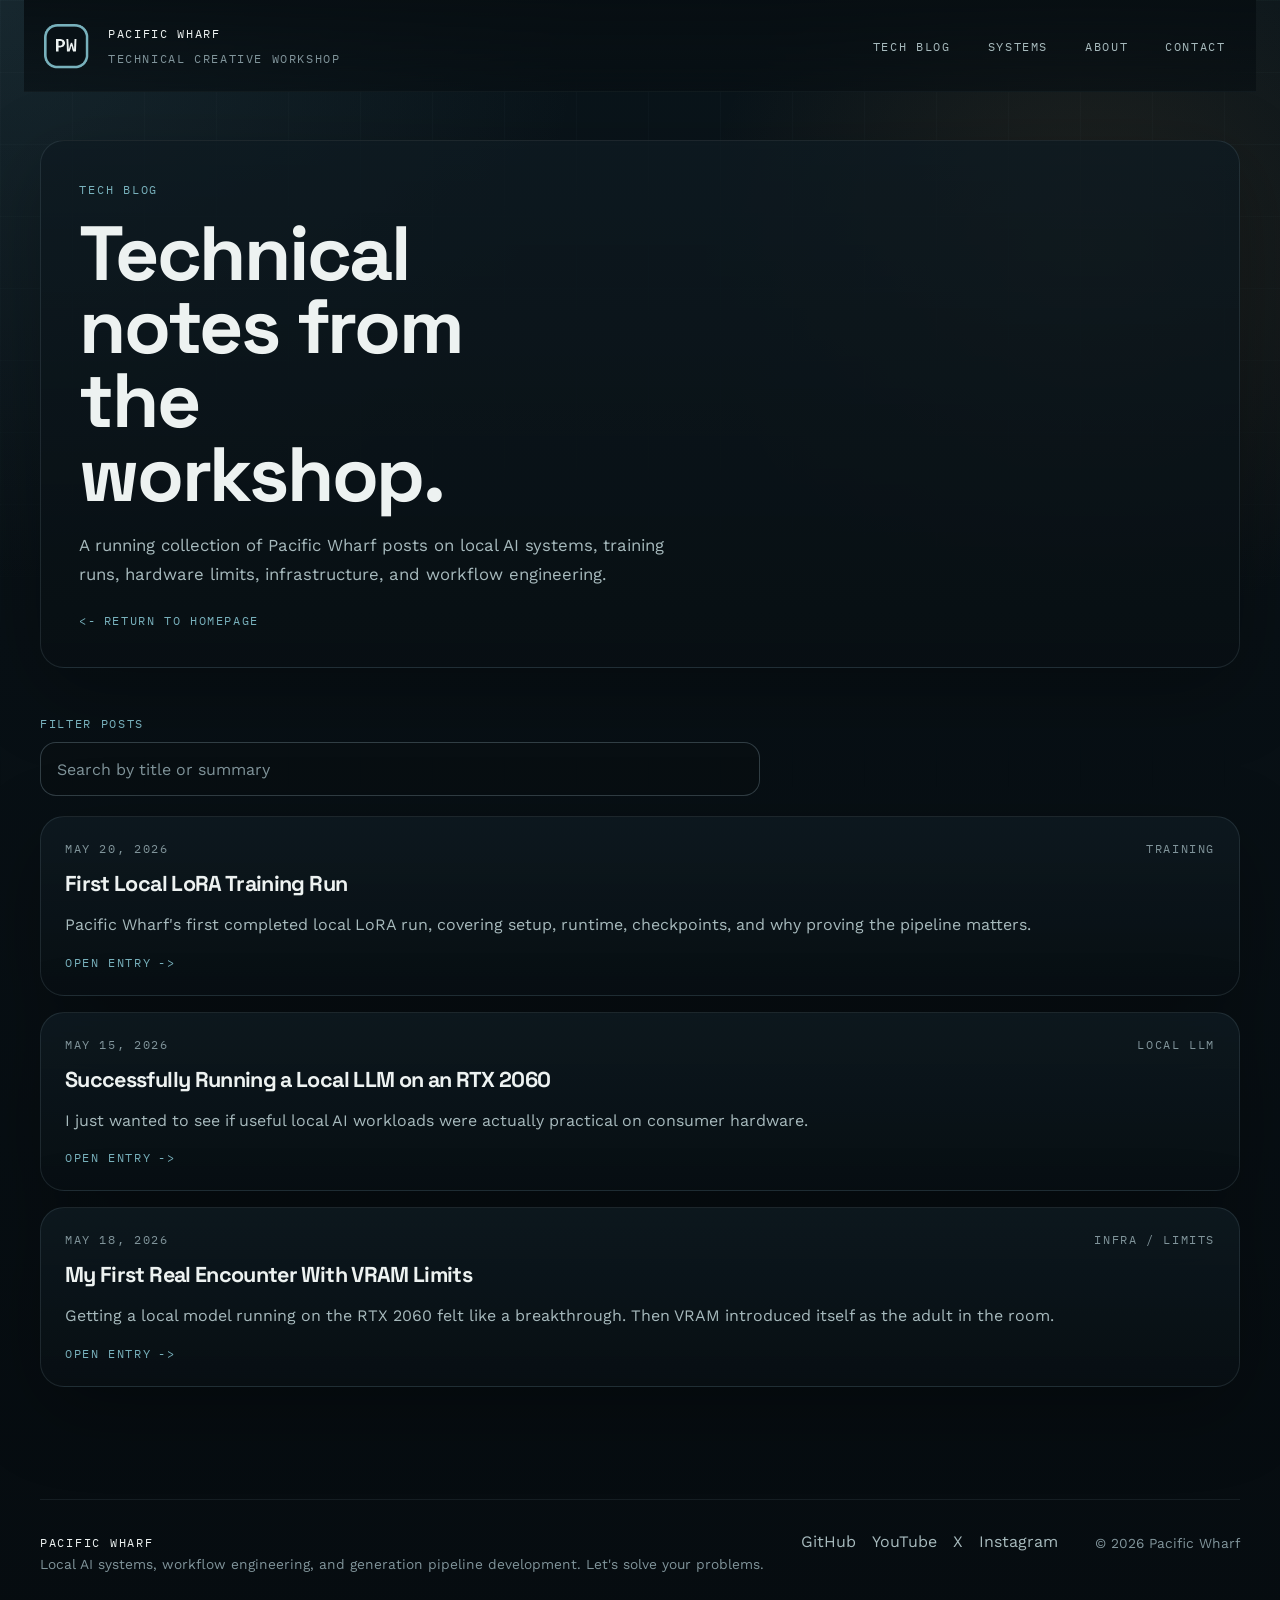
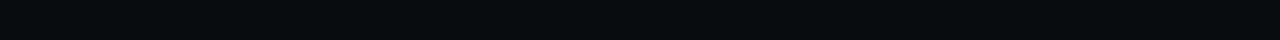
==== tech-blog/index.html @ 1dd0ffaf "Initial site launch" ====
<!DOCTYPE html>
<html class="no-js archive-page" lang="en">
<head>
  <meta charset="UTF-8">
  <meta name="viewport" content="width=device-width, initial-scale=1.0">
  <meta
    name="description"
    content="Pacific Wharf tech blog covering local AI workflows, training notes, hardware limits, infrastructure, and implementation details."
  >
  <title>Tech Blog | Pacific Wharf</title>
  <link rel="icon" href="../favicon.ico" sizes="any">
  <link rel="icon" type="image/png" sizes="32x32" href="../favicon-32x32.png">
  <link rel="icon" type="image/png" sizes="16x16" href="../favicon-16x16.png">
  <link rel="apple-touch-icon" href="../apple-touch-icon.png">
  <link rel="preconnect" href="https://fonts.googleapis.com">
  <link rel="preconnect" href="https://fonts.gstatic.com" crossorigin>
  <link
    href="https://fonts.googleapis.com/css2?family=IBM+Plex+Mono:wght@400;500&family=Space+Grotesk:wght@500;700&family=Work+Sans:wght@400;500;600&display=swap"
    rel="stylesheet"
  >
  <script>
    document.documentElement.classList.replace("no-js", "js");
  </script>
  <link rel="stylesheet" href="../style.css">
  <script src="../script.js" defer></script>
</head>
<body id="tech-blog-top">
  <a class="skip-link" href="#main">Skip to content</a>

  <div class="site-shell">
    <header class="site-header">
      <a class="brand-lockup brand-link" href="../index.html" aria-label="Go to homepage">
        <div class="brand-mark" aria-hidden="true">
          <img src="../apple-touch-icon.png" alt="">
        </div>
        <div>
          <p class="eyebrow">Pacific Wharf</p>
          <p class="brand-subtitle">Technical creative workshop</p>
        </div>
      </a>

      <button class="menu-toggle" type="button" aria-label="Toggle navigation" aria-expanded="false" aria-controls="site-nav">
        <span class="menu-toggle-label">Menu</span>
        <span class="menu-toggle-bars" aria-hidden="true">
          <span></span>
          <span></span>
          <span></span>
        </span>
      </button>

      <nav class="site-nav" id="site-nav" aria-label="Primary">
        <a href="#tech-blog-top">Tech Blog</a>
        <a href="../index.html#systems">Systems</a>
        <a href="../index.html#about">About</a>
        <a href="../index.html#contact">Contact</a>
      </nav>
    </header>

    <main class="archive-main" id="main">
      <section class="archive-hero">
        <p class="section-label">Tech Blog</p>
        <h1 class="archive-title">Technical notes from the workshop.</h1>
        <p class="archive-lead">
          A running collection of Pacific Wharf posts on local AI systems, training runs, hardware limits,
          infrastructure, and workflow engineering.
        </p>

        <a class="back-link" href="../index.html">Return to homepage</a>
      </section>

      <section class="content-section reveal">

        <div class="archive-search">
          <label class="archive-search-label" for="archive-search">Filter posts</label>
          <input
            class="archive-search-input"
            id="archive-search"
            type="search"
            placeholder="Search by title or summary"
            autocomplete="off"
          >
        </div>

        <p class="archive-empty-state" id="archive-empty-state" hidden>No posts match that search.</p>

        <div class="archive-grid" id="archive-grid">
          <a
            class="experiment-card experiment-link archive-card"
            href="first-local-lora-training-run/"
            aria-label="Open First Local LoRA Training Run entry"
            data-filter-card
          >
            <div class="card-signal">
              <time datetime="2026-05-20">May 20, 2026</time>
              <span>Training</span>
            </div>
            <h3>First Local LoRA Training Run</h3>
            <p>Pacific Wharf's first completed local LoRA run, covering setup, runtime, checkpoints, and why proving the pipeline matters.</p>
            <span class="card-cta">Open entry</span>
          </a>

          <a
            class="experiment-card experiment-link archive-card"
            href="successfully-running-a-local-llm-on-an-rtx-2060/"
            aria-label="Open Successfully Running a Local LLM on an RTX 2060 entry"
            data-filter-card
          >
            <div class="card-signal">
              <time datetime="2026-05-15">May 15, 2026</time>
              <span>Local llm</span>
            </div>
            <h3>Successfully Running a Local LLM on an RTX 2060</h3>
            <p>I just wanted to see if useful local AI workloads were actually practical on consumer hardware.</p>
            <span class="card-cta">Open entry</span>
          </a>

          <a
            class="experiment-card experiment-link archive-card"
            href="my-first-real-encounter-with-vram-limits/"
            aria-label="Open My First Real Encounter With VRAM Limits entry"
            data-filter-card
          >
            <div class="card-signal">
              <time datetime="2026-05-18">May 18, 2026</time>
              <span>Infra / limits</span>
            </div>
            <h3>My First Real Encounter With VRAM Limits</h3>
            <p>Getting a local model running on the RTX 2060 felt like a breakthrough. Then VRAM introduced itself as the adult in the room.</p>
            <span class="card-cta">Open entry</span>
          </a>
        </div>
      </section>
    </main>

    <footer class="site-footer">
      <div>
        <p>Pacific Wharf</p>
        <p>Local AI systems, workflow engineering, and generation pipeline development. Let's solve your problems.</p>
      </div>
      <div class="footer-links">
        <a href="https://github.com/PacificWharf" target="_blank" rel="noreferrer">GitHub</a>
        <a href="https://www.youtube.com/@PacificWharf" target="_blank" rel="noreferrer">YouTube</a>
        <a href="https://x.com/PacWharf" target="_blank" rel="noreferrer">X</a>
        <a href="https://www.instagram.com/PacWharf" target="_blank" rel="noreferrer">Instagram</a>
      </div>
      <p>&copy; <span id="current-year">2026</span> Pacific Wharf</p>
    </footer>
  </div>
</body>
</html>
---- style.css ----
:root {
  --bg: #081015;
  --bg-elevated: rgba(12, 24, 31, 0.85);
  --bg-panel: rgba(18, 31, 39, 0.82);
  --bg-panel-strong: rgba(24, 40, 50, 0.9);
  --line: rgba(147, 173, 186, 0.15);
  --line-strong: rgba(147, 173, 186, 0.3);
  --text: #edf2f1;
  --text-muted: #a7babd;
  --text-dim: #80949a;
  --accent: #c58f4d;
  --accent-soft: rgba(197, 143, 77, 0.16);
  --signal: #78b1bc;
  --signal-soft: rgba(120, 177, 188, 0.16);
  --shadow: 0 24px 80px rgba(0, 0, 0, 0.28);
  --radius: 24px;
  --radius-sm: 16px;
  --max-width: 1200px;
  --nav-height: 88px;
}

*,
*::before,
*::after {
  box-sizing: border-box;
}

html {
  scroll-behavior: smooth;
}

body {
  margin: 0;
  min-height: 100vh;
  color: var(--text);
  background:
    radial-gradient(circle at top left, rgba(74, 112, 124, 0.2), transparent 28%),
    radial-gradient(circle at 85% 15%, rgba(197, 143, 77, 0.12), transparent 22%),
    linear-gradient(180deg, #0a151b 0%, #081015 38%, #060c10 100%);
  font-family: "Work Sans", sans-serif;
}

body::before {
  content: "";
  position: fixed;
  inset: 0;
  background:
    linear-gradient(rgba(130, 162, 172, 0.05) 1px, transparent 1px),
    linear-gradient(90deg, rgba(130, 162, 172, 0.05) 1px, transparent 1px);
  background-size: 100% 72px, 72px 100%;
  mask-image: linear-gradient(180deg, rgba(0, 0, 0, 0.75), transparent 92%);
  pointer-events: none;
  z-index: -1;
}

a {
  color: inherit;
}

img {
  max-width: 100%;
  display: block;
}

.skip-link {
  position: absolute;
  left: 1rem;
  top: -3rem;
  padding: 0.75rem 1rem;
  color: var(--bg);
  background: var(--text);
  border-radius: 999px;
  z-index: 20;
}

.skip-link:focus {
  top: 1rem;
}

.site-shell {
  width: min(calc(100% - 2rem), var(--max-width));
  margin: 0 auto;
  padding-bottom: 4rem;
}

.site-header {
  position: sticky;
  top: 0;
  z-index: 10;
  display: flex;
  align-items: center;
  justify-content: space-between;
  gap: 1.5rem;
  min-height: var(--nav-height);
  padding: 1.25rem 0;
  backdrop-filter: blur(18px);
}

.site-header::before {
  content: "";
  position: absolute;
  inset: 0 -1rem;
  background: linear-gradient(180deg, rgba(7, 14, 18, 0.92), rgba(7, 14, 18, 0.64));
  border-bottom: 1px solid rgba(134, 160, 170, 0.08);
  z-index: -1;
}

.brand-lockup {
  display: flex;
  align-items: center;
  gap: 1rem;
}

.brand-link {
  position: relative;
  padding: 0.4rem 0.65rem 0.4rem 0.25rem;
  margin: -0.4rem -0.65rem -0.4rem -0.25rem;
  border-radius: 18px;
  text-decoration: none;
  color: inherit;
  isolation: isolate;
}

.brand-link::before {
  content: "";
  position: absolute;
  inset: 0;
  border: 1px solid rgba(120, 177, 188, 0.14);
  border-radius: inherit;
  background: linear-gradient(135deg, rgba(120, 177, 188, 0.08), rgba(120, 177, 188, 0.02));
  opacity: 0;
  transform: scale(0.98);
  transition: opacity 180ms ease, transform 180ms ease, border-color 180ms ease;
  z-index: -1;
}

.brand-link .eyebrow,
.brand-link .brand-subtitle {
  transition: color 180ms ease, transform 180ms ease;
}

.brand-link:hover::before,
.brand-link:focus-visible::before {
  opacity: 1;
  transform: scale(1);
  border-color: rgba(120, 177, 188, 0.22);
}

.brand-link:hover .eyebrow,
.brand-link:focus-visible .eyebrow {
  color: var(--signal);
  transform: translateX(1px);
}

.brand-link:hover .brand-subtitle,
.brand-link:focus-visible .brand-subtitle {
  color: var(--text-muted);
  transform: translateX(1px);
}

.brand-link:focus-visible {
  outline: 2px solid rgba(120, 177, 188, 0.42);
  outline-offset: 4px;
  border-radius: 18px;
}

.brand-mark {
  display: block;
  width: 52px;
  height: 52px;
  flex: 0 0 52px;
}

.brand-mark img {
  display: block;
  width: 100%;
  height: 100%;
  border-radius: 14px;
  transition: transform 220ms ease, box-shadow 220ms ease, filter 220ms ease;
}

.brand-link:hover .brand-mark img,
.brand-link:focus-visible .brand-mark img {
  box-shadow: 0 16px 30px rgba(0, 0, 0, 0.28), 0 0 0 1px rgba(120, 177, 188, 0.16);
  filter: saturate(1.04);
}

.eyebrow,
.brand-subtitle,
.section-label,
.panel-label,
.status-label,
.card-signal,
.panel-topline,
.timeline-phase,
.site-nav a,
.social-strip a,
.site-footer p:first-child {
  font-family: "IBM Plex Mono", monospace;
  text-transform: uppercase;
  letter-spacing: 0.14em;
}

.eyebrow {
  margin: 0;
  font-size: 0.75rem;
  color: var(--text);
}

.brand-subtitle {
  margin: 0.3rem 0 0;
  font-size: 0.72rem;
  color: var(--text-dim);
}

.site-nav {
  display: flex;
  flex-wrap: wrap;
  align-items: center;
  justify-content: flex-end;
  gap: 0.5rem;
}

.menu-toggle {
  display: none;
  align-items: center;
  justify-content: center;
  min-height: 52px;
  min-width: 52px;
  padding: 0.8rem;
  border: 1px solid var(--line-strong);
  border-radius: 999px;
  color: var(--text);
  background: rgba(8, 15, 19, 0.9);
  font: inherit;
  overflow: visible;
}

.menu-toggle-label {
  position: absolute;
  width: 1px;
  height: 1px;
  margin: -1px;
  padding: 0;
  overflow: hidden;
  border: 0;
  clip: rect(0 0 0 0);
  white-space: nowrap;
}

.menu-toggle-bars {
  position: relative;
  display: block;
  width: 18px;
  height: 18px;
}

.menu-toggle-bars span {
  position: absolute;
  left: 0;
  top: 50%;
  display: block;
  width: 18px;
  height: 1.5px;
  border-radius: 999px;
  background: currentColor;
  transform-origin: center;
}

.menu-toggle-bars span:nth-child(1) {
  transform: translateY(calc(-50% - 5px));
}

.menu-toggle-bars span:nth-child(2) {
  transform: translateY(-50%);
}

.menu-toggle-bars span:nth-child(3) {
  transform: translateY(calc(-50% + 5px));
}

.site-header.is-menu-open .menu-toggle-bars span:nth-child(1) {
  transform: translateY(-50%) rotate(45deg);
}

.site-header.is-menu-open .menu-toggle-bars span:nth-child(2) {
  opacity: 0;
  transform: translateY(-50%) scaleX(0.4);
}

.site-header.is-menu-open .menu-toggle-bars span:nth-child(3) {
  transform: translateY(-50%) rotate(-45deg);
}

.menu-toggle-bars span {
  transition: transform 180ms ease, opacity 180ms ease;
}

.site-nav a {
  padding: 0.7rem 0.9rem;
  border-radius: 999px;
  color: var(--text-muted);
  text-decoration: none;
  font-size: 0.74rem;
  transition: background-color 180ms ease, color 180ms ease, transform 180ms ease;
}

.site-nav a:hover,
.site-nav a[aria-current="true"] {
  color: var(--text);
  background: rgba(126, 156, 165, 0.1);
}

.hero,
.content-section,
.site-footer {
  position: relative;
}

.hero {
  display: grid;
  grid-template-columns: minmax(0, 1.2fr) minmax(320px, 0.8fr);
  gap: 1.75rem;
  padding: 4.5rem 0 3rem;
}

.hero-copy,
.hero-panel,
.experiment-card,
.systems-panel,
.contact-panel {
  border: 1px solid var(--line);
  border-radius: var(--radius);
  background: linear-gradient(180deg, rgba(14, 26, 33, 0.82), rgba(8, 15, 19, 0.95));
  box-shadow: var(--shadow);
}

.hero-copy {
  padding: 3rem;
}

.section-label {
  margin: 0 0 1rem;
  font-size: 0.78rem;
  color: var(--signal);
}

h1,
h2,
h3 {
  margin: 0;
  font-family: "Space Grotesk", sans-serif;
  line-height: 0.96;
  letter-spacing: -0.03em;
}

h1 {
  max-width: 10ch;
  font-size: clamp(3.3rem, 7vw, 6.8rem);
}

h2 {
  max-width: 18ch;
  font-size: clamp(2rem, 3.8vw, 3.5rem);
}

h3 {
  font-size: 1.35rem;
  line-height: 1.08;
}

p,
li {
  color: var(--text-muted);
  font-size: 1rem;
  line-height: 1.7;
}

.hero-text {
  max-width: 58ch;
  margin: 1.4rem 0 0;
  font-size: 1.05rem;
}

.hero-actions,
.contact-actions {
  display: flex;
  flex-wrap: wrap;
  gap: 0.9rem;
  margin-top: 2rem;
}

.button {
  display: inline-flex;
  align-items: center;
  justify-content: center;
  min-height: 48px;
  padding: 0.85rem 1.25rem;
  border: 1px solid transparent;
  border-radius: 999px;
  font-weight: 600;
  text-decoration: none;
  transition: transform 180ms ease, border-color 180ms ease, background-color 180ms ease;
}

.button:hover {
  transform: translateY(-1px);
}

.button-primary {
  color: #11181d;
  background: linear-gradient(135deg, #d6a466, #e3b57c);
}

.button-secondary {
  border-color: var(--line-strong);
  background: rgba(110, 144, 154, 0.08);
}

.social-strip {
  display: flex;
  flex-wrap: wrap;
  gap: 1rem;
  margin: 2rem 0 0;
  padding: 0;
  list-style: none;
}

.social-strip a {
  color: var(--text-dim);
  text-decoration: none;
  font-size: 0.74rem;
}

.social-strip a:hover {
  color: var(--text);
}

.hero-panel {
  padding: 1.4rem;
  overflow: hidden;
}

.panel-topline {
  display: flex;
  align-items: center;
  justify-content: space-between;
  gap: 1rem;
  color: var(--text-dim);
  font-size: 0.72rem;
}

.status-stack {
  display: grid;
  gap: 1rem;
}

.status-card {
  padding: 1.2rem;
  border: 1px solid rgba(140, 168, 176, 0.13);
  border-radius: 18px;
  background: rgba(9, 17, 22, 0.58);
}

.status-card h2 {
  max-width: none;
  font-size: 1.45rem;
  line-height: 1.15;
  margin-top: 0.4rem;
}

.status-card p,
.status-card span {
  margin: 0;
  color: var(--text-muted);
}

.status-label {
  font-size: 0.7rem;
  color: var(--accent);
}

.content-section {
  padding: 3rem 0;
}

.section-heading {
  display: grid;
  gap: 0.9rem;
  margin-bottom: 2rem;
}

.section-heading p {
  max-width: 68ch;
  margin: 0;
}

.section-actions {
  margin-top: 0.4rem;
}

.experiment-grid {
  display: grid;
  grid-template-columns: repeat(3, minmax(0, 1fr));
  gap: 1rem;
}

.experiment-card,
.systems-panel {
  padding: 1.5rem;
}

.experiment-link {
  display: block;
  text-decoration: none;
  transition: transform 180ms ease, border-color 180ms ease, background-color 180ms ease;
}

.experiment-link:hover,
.experiment-link:focus-visible {
  transform: translateY(-3px);
  border-color: rgba(147, 173, 186, 0.34);
  background: linear-gradient(180deg, rgba(16, 30, 38, 0.92), rgba(8, 15, 19, 0.98));
}

.experiment-link:focus-visible {
  outline: 2px solid rgba(120, 177, 188, 0.45);
  outline-offset: 3px;
}

.card-signal {
  display: flex;
  align-items: center;
  justify-content: space-between;
  gap: 1rem;
  margin-bottom: 1rem;
  color: var(--text-dim);
  font-size: 0.72rem;
}

.experiment-card p {
  margin: 1rem 0 0;
}

.experiment-card ul,
.principles-list {
  margin: 1rem 0 0;
  padding-left: 1.1rem;
}

.experiment-card li,
.principles-list li {
  margin-bottom: 0.45rem;
}

.card-cta {
  display: inline-flex;
  margin-top: 1rem;
  font-family: "IBM Plex Mono", monospace;
  text-transform: uppercase;
  letter-spacing: 0.14em;
  font-size: 0.72rem;
  color: var(--signal);
}

.card-cta::after {
  content: "->";
  margin-left: 0.45rem;
}

.experiment-card-placeholder {
  background:
    linear-gradient(180deg, rgba(14, 26, 33, 0.75), rgba(9, 16, 20, 0.98)),
    linear-gradient(135deg, var(--accent-soft), transparent 48%);
}

.hero-services-list {
  display: grid;
  gap: 0.7rem;
  margin: 0.95rem 0 0;
  padding: 0;
  list-style: none;
}

.hero-services-list li {
  padding: 0.8rem 0.9rem;
  border: 1px solid rgba(136, 165, 173, 0.12);
  border-radius: 14px;
  background: rgba(7, 14, 18, 0.45);
  color: var(--text-muted);
}

.featured-card {
  min-height: 100%;
}

.featured-card .card-signal {
  align-items: center;
}

.featured-card time {
  color: var(--text-dim);
}

.entry-page .site-shell {
  width: min(calc(100% - 2rem), 960px);
}

.archive-page .site-shell {
  width: min(calc(100% - 2rem), var(--max-width));
}

.entry-page .site-header {
  justify-content: flex-start;
}

.archive-page .site-header {
  justify-content: flex-start;
}

.entry-page .site-nav {
  margin-left: auto;
}

.archive-page .site-nav {
  margin-left: auto;
}

.entry-main {
  padding: 3rem 0 4rem;
}

.archive-main {
  padding: 3rem 0 4rem;
}

.entry-hero,
.entry-section {
  border: 1px solid var(--line);
  border-radius: var(--radius);
  background: linear-gradient(180deg, rgba(14, 26, 33, 0.82), rgba(8, 15, 19, 0.95));
  box-shadow: var(--shadow);
}

.archive-hero {
  padding: 2.4rem;
  border: 1px solid var(--line);
  border-radius: var(--radius);
  background: linear-gradient(180deg, rgba(14, 26, 33, 0.82), rgba(8, 15, 19, 0.95));
  box-shadow: var(--shadow);
}

.entry-hero {
  padding: 2.4rem;
}

.archive-title {
  max-width: 10ch;
  font-size: clamp(2.9rem, 6vw, 5.1rem);
}

.archive-lead {
  max-width: 62ch;
  margin: 1.25rem 0 0;
  font-size: 1.05rem;
}

.archive-meta {
  display: grid;
  grid-template-columns: repeat(3, minmax(0, 1fr));
  gap: 1rem;
  margin-top: 2rem;
}

.archive-search {
  margin-bottom: 1.25rem;
}

.archive-search-label {
  display: block;
  margin-bottom: 0.7rem;
  font-family: "IBM Plex Mono", monospace;
  text-transform: uppercase;
  letter-spacing: 0.14em;
  font-size: 0.74rem;
  color: var(--signal);
}

.archive-search-input {
  width: min(100%, 720px);
  min-height: 54px;
  padding: 0.9rem 1rem;
  border: 1px solid var(--line-strong);
  border-radius: 16px;
  color: var(--text);
  background: rgba(8, 15, 19, 0.88);
  font: inherit;
}

.archive-search-input::placeholder {
  color: var(--text-dim);
}

.archive-search-input:focus {
  outline: 2px solid rgba(120, 177, 188, 0.35);
  outline-offset: 2px;
}

.archive-empty-state {
  margin: 0 0 1.25rem;
  color: var(--text-dim);
  font-family: "IBM Plex Mono", monospace;
  text-transform: uppercase;
  letter-spacing: 0.12em;
  font-size: 0.74rem;
  overflow-anchor: none;
}

.archive-grid {
  display: flex;
  flex-direction: column;
  overflow-anchor: none;
}

.archive-card {
  overflow: clip;
  max-height: 420px;
  transform-origin: top center;
  overflow-anchor: none;
  transition:
    max-height 320ms ease,
    opacity 240ms ease,
    transform 320ms ease,
    margin 320ms ease,
    padding 320ms ease,
    border-color 180ms ease,
    background-color 180ms ease;
}

.archive-card + .archive-card {
  margin-top: 1rem;
}

.archive-card.is-filtered-out {
  max-height: 0;
  margin-top: 0;
  padding-top: 0;
  padding-bottom: 0;
  border-width: 0;
  opacity: 0;
  transform: translateY(-10px) scale(0.985);
  pointer-events: none;
}

.archive-card.is-filtered-in {
  animation: archive-card-in 260ms ease;
}

@keyframes archive-card-in {
  0% {
    opacity: 0.2;
    transform: translateY(12px) scale(0.99);
  }

  100% {
    opacity: 1;
    transform: translateY(0) scale(1);
  }
}

.entry-grid {
  display: grid;
  grid-template-columns: minmax(0, 1fr) 260px;
  gap: 1.5rem;
  margin-top: 1.5rem;
}

.entry-title {
  max-width: 12ch;
  font-size: clamp(2.6rem, 6vw, 4.8rem);
}

.entry-lead {
  max-width: 60ch;
  margin: 1.25rem 0 0;
  font-size: 1.05rem;
}

.entry-meta {
  display: grid;
  gap: 1rem;
  margin-top: 2rem;
}

.meta-card,
.entry-section {
  padding: 1.5rem;
}

.meta-card {
  border: 1px solid rgba(136, 165, 173, 0.12);
  border-radius: 18px;
  background: rgba(7, 14, 18, 0.55);
}

.meta-card span,
.entry-link-list a,
.back-link {
  font-family: "IBM Plex Mono", monospace;
  text-transform: uppercase;
  letter-spacing: 0.14em;
  font-size: 0.72rem;
}

.meta-card strong {
  display: block;
  margin-top: 0.4rem;
  font-family: "Space Grotesk", sans-serif;
  font-size: 1.15rem;
  line-height: 1.2;
}

.entry-stack {
  display: grid;
  gap: 1.25rem;
}

.entry-section h2 {
  max-width: none;
  font-size: clamp(1.6rem, 3vw, 2.2rem);
}

.entry-section p,
.entry-section li {
  margin-top: 0.85rem;
}

.entry-section ul {
  margin: 0.85rem 0 0;
  padding-left: 1.1rem;
}

.entry-link-list {
  margin: 1rem 0 0;
  padding: 0;
  list-style: none;
}

.entry-link-list li + li {
  margin-top: 0.7rem;
}

.entry-article {
  max-width: 68ch;
  margin-top: 1.75rem;
}

.entry-article h2 {
  max-width: none;
  margin: 2.4rem 0 0;
  font-size: clamp(1.55rem, 3vw, 2.1rem);
}

.entry-article p,
.entry-article li {
  margin-top: 0.9rem;
}

.entry-article ul {
  margin: 0.9rem 0 0;
  padding-left: 1.1rem;
}

.entry-facts {
  display: flex;
  flex-wrap: wrap;
  gap: 0.6rem 1rem;
  margin: 0 0 1.4rem;
  padding: 0;
  list-style: none;
}

.entry-facts li {
  margin-top: 0;
  color: var(--text-dim);
  font-family: "IBM Plex Mono", monospace;
  font-size: 0.72rem;
  letter-spacing: 0.12em;
  text-transform: uppercase;
}

.entry-facts code {
  font-size: 0.8rem;
}

.entry-link-list a,
.back-link {
  color: var(--signal);
  text-decoration: none;
}

.entry-link-list a:hover,
.back-link:hover {
  color: var(--text);
}

.back-link {
  display: inline-flex;
  margin-top: 1.5rem;
}

.entry-rights-notice {
  margin-top: 1.5rem;
  padding: 1rem 1.15rem;
  border: 1px solid rgba(136, 165, 173, 0.12);
  border-radius: 16px;
  background: rgba(7, 14, 18, 0.46);
  color: var(--text-dim);
  font-size: 0.92rem;
}

.entry-rights-notice strong {
  color: var(--text-muted);
}

.back-link::before {
  content: "<-";
  margin-right: 0.45rem;
}

.systems-layout {
  display: grid;
  grid-template-columns: 1.1fr 0.9fr;
  gap: 1rem;
}

.services-layout {
  display: grid;
  grid-template-columns: repeat(2, minmax(0, 1fr));
  gap: 1rem;
}

.horizon-panel {
  grid-column: 1 / -1;
}

.panel-label {
  margin: 0 0 1rem;
  font-size: 0.74rem;
  color: var(--accent);
}

.metric-grid {
  display: grid;
  grid-template-columns: repeat(2, minmax(0, 1fr));
  gap: 1rem;
}

.metric-grid div {
  padding: 1.1rem;
  border: 1px solid rgba(136, 165, 173, 0.12);
  border-radius: 16px;
  background: rgba(7, 14, 18, 0.55);
}

.metric-value {
  display: block;
  font-family: "Space Grotesk", sans-serif;
  font-size: 2.2rem;
  line-height: 1;
}

.metric-label {
  display: block;
  margin-top: 0.4rem;
  color: var(--text-dim);
  font-size: 0.95rem;
  line-height: 1.5;
}

.timeline-item {
  display: grid;
  grid-template-columns: auto 1fr;
  gap: 1rem;
  padding: 1rem 0;
  border-top: 1px solid rgba(142, 169, 176, 0.12);
}

.timeline-item:first-of-type {
  padding-top: 0;
  border-top: 0;
}

.timeline-item h3 {
  margin-bottom: 0.45rem;
}

.timeline-item p {
  margin: 0;
}

.timeline-phase {
  display: inline-grid;
  place-items: center;
  width: 2.2rem;
  height: 2.2rem;
  border-radius: 999px;
  border: 1px solid var(--line-strong);
  color: var(--signal);
  font-size: 0.72rem;
}

.about-layout {
  display: grid;
  grid-template-columns: repeat(2, minmax(0, 1fr));
  gap: 1.5rem;
}

.about-layout p {
  margin: 0;
}

.channel-block {
  margin-top: 1.75rem;
}

.channel-label {
  margin: 0 0 0.8rem;
  font-family: "IBM Plex Mono", monospace;
  text-transform: uppercase;
  letter-spacing: 0.14em;
  font-size: 0.74rem;
  color: var(--accent);
}

.channel-list,
.footer-links {
  display: flex;
  flex-wrap: wrap;
  gap: 0.85rem 1rem;
}

.channel-list {
  margin: 0;
  padding: 0;
  list-style: none;
}

.channel-list a,
.footer-links a {
  color: var(--text-muted);
  text-decoration: none;
  border-bottom: 1px solid transparent;
  transition: color 180ms ease, border-color 180ms ease;
}

.channel-list a {
  display: inline-flex;
  align-items: center;
  gap: 0.7rem;
  min-height: 42px;
  padding: 0.45rem 0.7rem;
  border: 1px solid rgba(136, 165, 173, 0.12);
  border-radius: 999px;
  background: rgba(8, 15, 19, 0.52);
}

.channel-list a:hover,
.footer-links a:hover {
  color: var(--text);
  border-color: rgba(237, 242, 241, 0.32);
}

.channel-icon {
  display: inline-grid;
  place-items: center;
  width: 1.9rem;
  height: 1.9rem;
  border: 1px solid rgba(136, 165, 173, 0.16);
  border-radius: 999px;
  color: var(--signal);
  background: rgba(120, 177, 188, 0.08);
  flex: 0 0 auto;
}

.channel-icon svg {
  width: 0.9rem;
  height: 0.9rem;
}

.channel-text {
  color: var(--text-muted);
  line-height: 1.2;
}

.contact-panel {
  display: grid;
  grid-template-columns: 1.15fr 0.85fr;
  gap: 1.5rem;
  padding: 2rem;
  align-items: center;
}

.contact-actions {
  display: grid;
  width: min(100%, 320px);
  margin-top: 0;
  justify-self: center;
}

.contact-actions .button {
  width: 100%;
  min-height: 66px;
  padding: 1rem 1.2rem;
  border-radius: 28px;
  text-align: center;
  line-height: 1.35;
}

.contact-address {
  margin: 0.25rem 0 0;
  text-align: center;
  font-family: "IBM Plex Mono", monospace;
  font-size: 0.78rem;
  letter-spacing: 0.08em;
  text-transform: uppercase;
}

.contact-address a {
  color: var(--text-dim);
  text-decoration: none;
}

.contact-address a:hover {
  color: var(--text);
}

.site-footer {
  display: flex;
  flex-wrap: wrap;
  justify-content: space-between;
  gap: 1rem 2rem;
  padding: 2rem 0 0;
  border-top: 1px solid rgba(132, 159, 169, 0.12);
}

.site-footer p {
  margin: 0;
  color: var(--text-dim);
  font-size: 0.86rem;
}

.site-footer p:first-child {
  color: var(--text);
  font-size: 0.78rem;
}

.footer-links {
  align-items: flex-start;
}

.js .reveal {
  opacity: 0;
  transform: translateY(18px);
  transition: opacity 550ms ease, transform 550ms ease;
}

.js .reveal.is-visible {
  opacity: 1;
  transform: translateY(0);
}

@media (prefers-reduced-motion: reduce) {
  html {
    scroll-behavior: auto;
  }

  *,
  *::before,
  *::after {
    animation-duration: 0.01ms !important;
    animation-iteration-count: 1 !important;
    transition-duration: 0.01ms !important;
    scroll-behavior: auto !important;
  }

  .js .reveal {
    opacity: 1;
    transform: none;
  }
}

@media (max-width: 1100px) {
  .hero,
  .systems-layout,
  .services-layout,
  .contact-panel,
  .about-layout,
  .archive-meta,
  .entry-grid {
    grid-template-columns: 1fr;
  }

  .experiment-grid {
    grid-template-columns: repeat(2, minmax(0, 1fr));
  }
}

@media (max-width: 760px) {
  .site-shell {
    width: min(calc(100% - 1.25rem), var(--max-width));
  }

  .site-header {
    display: grid;
    grid-template-columns: minmax(0, 1fr) auto;
    align-items: center;
    gap: 0.85rem;
    min-height: auto;
    padding: 0.85rem 0;
  }

  .site-header::before {
    inset: 0 -0.65rem;
  }

  .brand-lockup {
    min-width: 0;
  }

  .menu-toggle {
    display: inline-flex;
    justify-self: end;
  }

  .site-nav {
    display: grid;
    position: absolute;
    top: calc(100% + 0.55rem);
    left: 0;
    right: 0;
    z-index: 20;
    width: 100%;
    padding: 0.45rem;
    border: 1px solid rgba(134, 160, 170, 0.1);
    border-radius: 18px;
    background: rgba(7, 14, 18, 0.95);
    box-shadow: var(--shadow);
    opacity: 0;
    visibility: hidden;
    pointer-events: none;
    transform: translateY(-10px) scale(0.985);
    transform-origin: top center;
    transition:
      opacity 180ms ease,
      transform 220ms ease,
      visibility 0ms linear 220ms;
    justify-content: flex-start;
  }

  .site-header.is-menu-open .site-nav {
    gap: 0.3rem;
    opacity: 1;
    visibility: visible;
    pointer-events: auto;
    transform: translateY(0) scale(1);
    transition:
      opacity 180ms ease,
      transform 220ms ease,
      visibility 0ms linear 0ms;
  }

  .site-nav a {
    width: 100%;
    padding: 0.9rem 1rem;
    border-radius: 14px;
  }

  .eyebrow,
  .brand-subtitle {
    white-space: nowrap;
    overflow: hidden;
    text-overflow: ellipsis;
  }

  .hero {
    padding-top: 2rem;
  }

  .hero-copy,
  .hero-panel,
  .contact-panel,
  .experiment-card,
  .systems-panel {
    padding: 1.25rem;
    border-radius: 20px;
  }

  h1 {
    font-size: clamp(2.9rem, 14vw, 4.8rem);
  }

  h2 {
    max-width: none;
    font-size: clamp(1.8rem, 9vw, 2.7rem);
  }

  .status-card-compact {
    flex-direction: column;
  }

  .experiment-grid {
    grid-template-columns: 1fr;
  }

  .signal-grid span:nth-child(2),
  .signal-grid span:nth-child(5) {
    transform: none;
  }
}
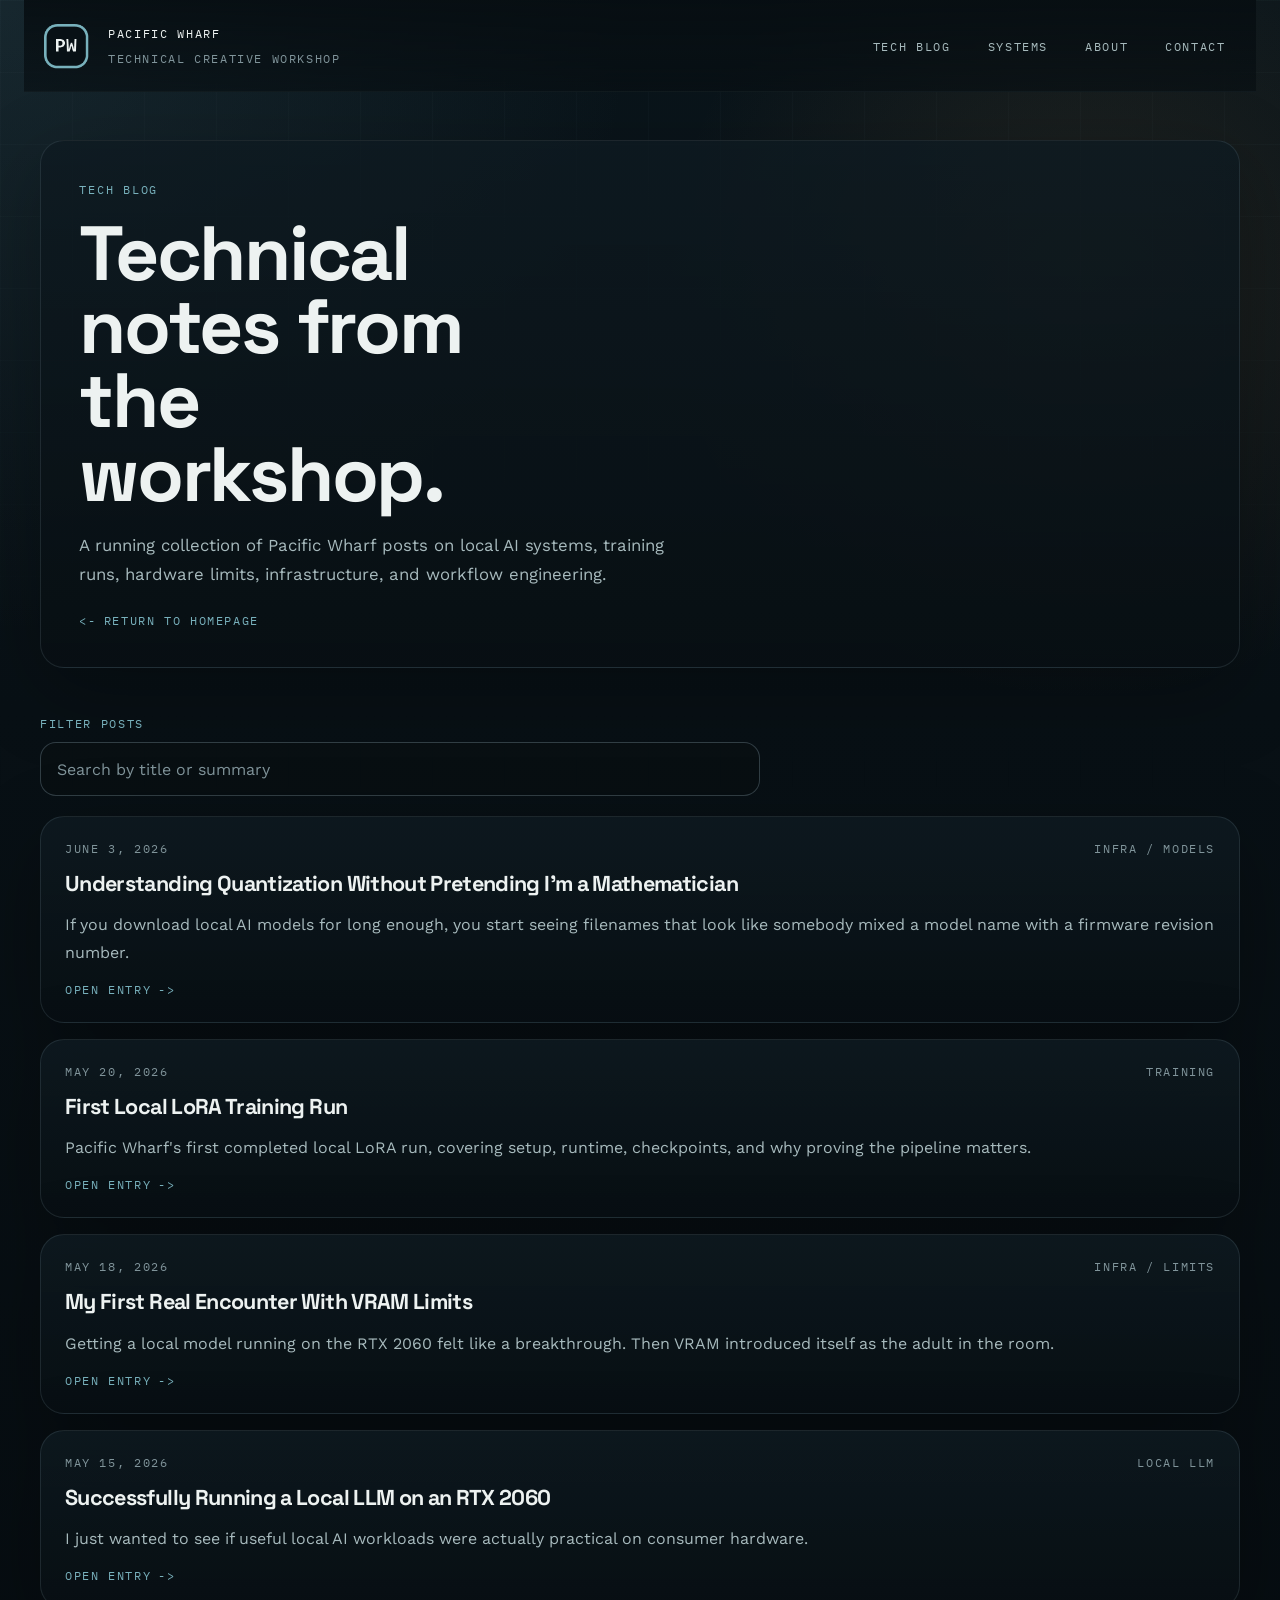
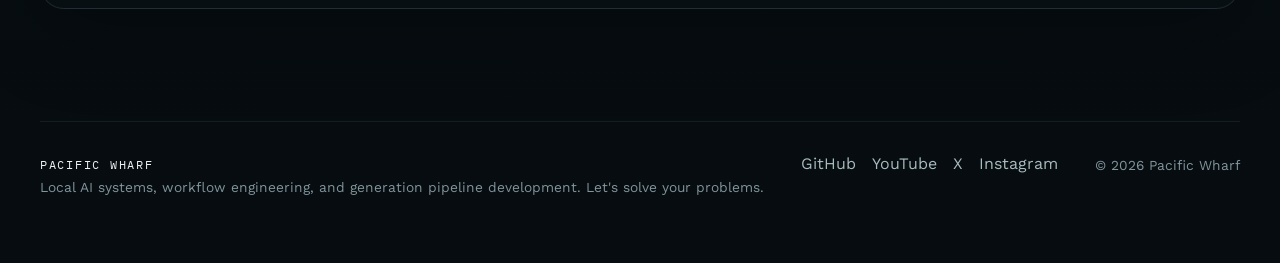
==== commit e5046f1d: "add new article entryt" ====
--- a/tech-blog/index.html
+++ b/tech-blog/index.html
@@ -86,6 +86,21 @@
         <div class="archive-grid" id="archive-grid">
           <a
             class="experiment-card experiment-link archive-card"
+            href="understanding-quantization-without-pretending-im-a-mathematician/"
+            aria-label="Open Understanding Quantization Without Pretending I'm a Mathematician entry"
+            data-filter-card
+          >
+            <div class="card-signal">
+              <time datetime="2026-06-03">June 3, 2026</time>
+              <span>Infra / models</span>
+            </div>
+            <h3>Understanding Quantization Without Pretending I&#8217;m a Mathematician</h3>
+            <p>If you download local AI models for long enough, you start seeing filenames that look like somebody mixed a model name with a firmware revision number.</p>
+            <span class="card-cta">Open entry</span>
+          </a>
+
+          <a
+            class="experiment-card experiment-link archive-card"
             href="first-local-lora-training-run/"
             aria-label="Open First Local LoRA Training Run entry"
             data-filter-card
@@ -101,6 +116,21 @@
 
           <a
             class="experiment-card experiment-link archive-card"
+            href="my-first-real-encounter-with-vram-limits/"
+            aria-label="Open My First Real Encounter With VRAM Limits entry"
+            data-filter-card
+          >
+            <div class="card-signal">
+              <time datetime="2026-05-18">May 18, 2026</time>
+              <span>Infra / limits</span>
+            </div>
+            <h3>My First Real Encounter With VRAM Limits</h3>
+            <p>Getting a local model running on the RTX 2060 felt like a breakthrough. Then VRAM introduced itself as the adult in the room.</p>
+            <span class="card-cta">Open entry</span>
+          </a>
+
+          <a
+            class="experiment-card experiment-link archive-card"
             href="successfully-running-a-local-llm-on-an-rtx-2060/"
             aria-label="Open Successfully Running a Local LLM on an RTX 2060 entry"
             data-filter-card
@@ -111,21 +141,6 @@
             </div>
             <h3>Successfully Running a Local LLM on an RTX 2060</h3>
             <p>I just wanted to see if useful local AI workloads were actually practical on consumer hardware.</p>
-            <span class="card-cta">Open entry</span>
-          </a>
-
-          <a
-            class="experiment-card experiment-link archive-card"
-            href="my-first-real-encounter-with-vram-limits/"
-            aria-label="Open My First Real Encounter With VRAM Limits entry"
-            data-filter-card
-          >
-            <div class="card-signal">
-              <time datetime="2026-05-18">May 18, 2026</time>
-              <span>Infra / limits</span>
-            </div>
-            <h3>My First Real Encounter With VRAM Limits</h3>
-            <p>Getting a local model running on the RTX 2060 felt like a breakthrough. Then VRAM introduced itself as the adult in the room.</p>
             <span class="card-cta">Open entry</span>
           </a>
         </div>
